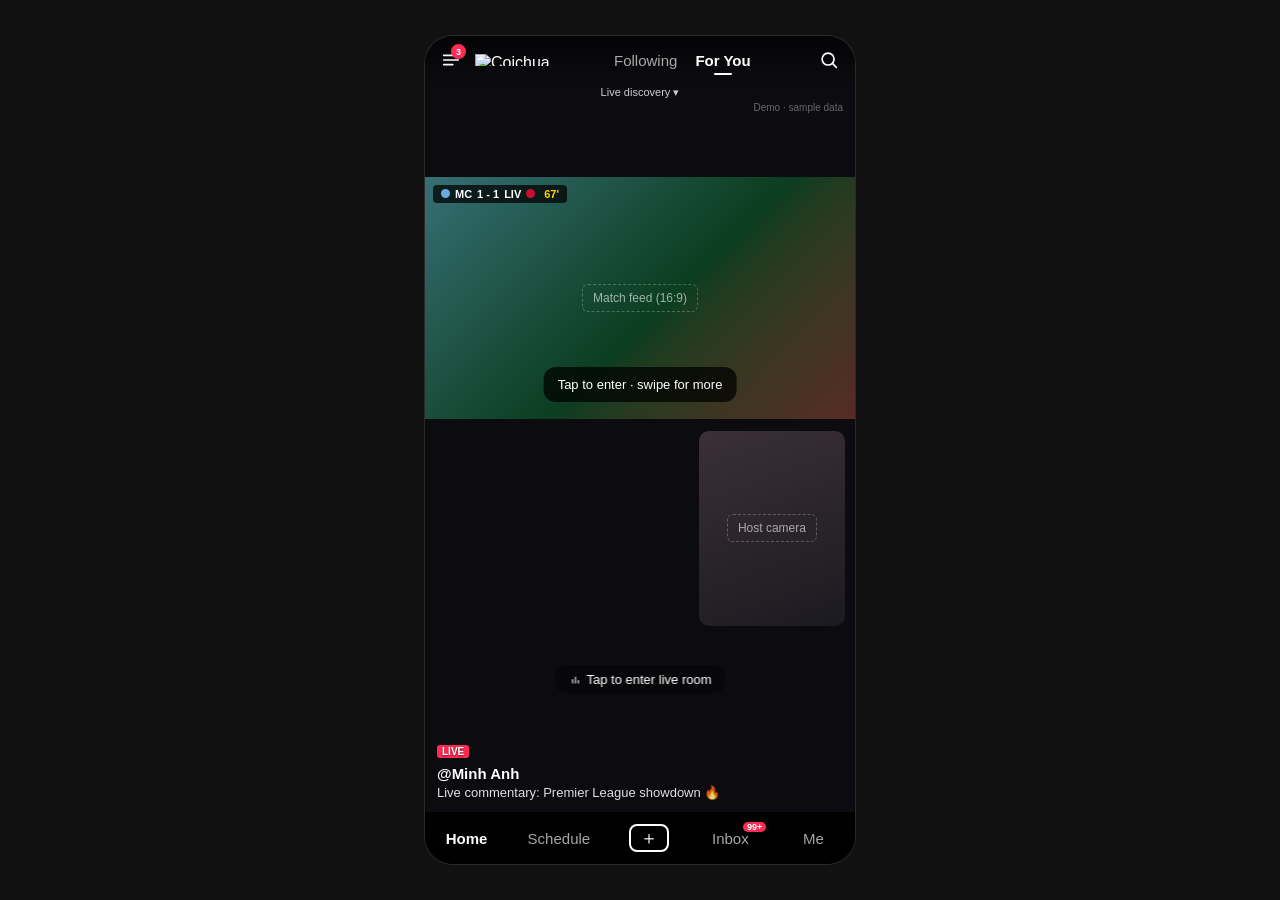
==== demo/index.html @ 89702c6d "Add demo page and demo README" ====
<!DOCTYPE html>
<html lang="en">
<head>
<meta charset="utf-8">
<meta name="viewport" content="width=device-width, initial-scale=1">
<title>Coichua – Live (demo)</title>
<link rel="stylesheet" href="css/style.css">
<link rel="stylesheet" href="css/match-sheet.css">
</head>
<body>
<div class="app" id="app">
  <header class="top">
    <button class="tb-menu" data-icon="menu" aria-label="Menu"><span class="dot">3</span></button>
    <img class="logo" src="img/logo.png" alt="Coichua">
    <nav class="tabs">
      <button data-i18n="following">Following</button>
      <button class="on" data-i18n="foryou">For You</button>
    </nav>
    <button class="tb-search" data-icon="search" aria-label="Search"></button>
  </header>
  <button class="discover-toggle" id="discoverToggle"><span data-i18n="discover">Live discovery</span> ▾</button>
  <div class="discover" id="discover">
    <div class="dc-hosts" id="dcHosts"></div>
    <div class="dc-chips" id="dcChips"></div>
  </div>
  <div class="proto" data-i18n="proto">Demo · sample data</div>

  <main class="feed" id="feed"></main>

  <div class="hint" id="hint" data-i18n="hint">Tap to enter · swipe for more</div>
  <div class="toast" id="toast"></div>

  <nav class="nav">
    <button class="on" data-i18n="nHome">Home</button>
    <button data-soon data-i18n="nSchedule">Schedule</button>
    <button data-soon class="plus" aria-label="Go live">＋</button>
    <button data-soon class="inbox"><span data-i18n="nInbox">Inbox</span><i class="badge99">99+</i></button>
    <button data-soon data-i18n="nMe">Me</button>
  </nav>
</div>

<script src="js/icons.js"></script>
<script src="js/i18n.js"></script>
<script src="js/mock-data.js"></script>
<script src="js/match-data.js"></script>
<script src="js/stage.js"></script>
<script src="js/match-sheet.js"></script>
<script src="js/app.js"></script>
</body>
</html>
---- demo/css/style.css ----
/* Coichua live room demo — copies Douyin's live room UI.
   Two states: preview (browsing the feed, not entered) and entered (inside a live room). */
:root{
  --bg:#000; --text:#fff; --muted:rgba(255,255,255,.65); --pink:#fe2c55; --chat-name:#a9c4ff; --notice:#8be3ff;
  --line:rgba(255,255,255,.1); --safe-b:env(safe-area-inset-bottom,0px); --nav-h:52px; --bar-h:54px;
}
*{box-sizing:border-box;margin:0;padding:0;-webkit-tap-highlight-color:transparent}
html,body{height:100%;background:#000;color:var(--text);
  font-family:-apple-system,BlinkMacSystemFont,"PingFang SC","Segoe UI","Noto Sans","Helvetica Neue",Arial,sans-serif}
body{display:flex;justify-content:center;align-items:stretch;overflow:hidden}
button{font:inherit;color:inherit;background:none;border:0;cursor:pointer}
.app{position:relative;width:100%;max-width:430px;height:100dvh;background:var(--bg);overflow:hidden}
@media (min-width:600px){ body{align-items:center;background:#111} .app{height:min(92dvh,900px);border-radius:28px;box-shadow:0 0 0 1px #2a2a2a} }

/* ---------- feed chrome: only while browsing (not entered), copies Douyin ---------- */
.top{position:absolute;inset:0 0 auto 0;height:48px;z-index:20;display:flex;align-items:center;gap:10px;padding:0 12px;
  background:linear-gradient(#0009,#0000);transition:opacity .2s}
.tb-menu,.tb-search{width:28px;height:28px;display:grid;place-items:center;position:relative;flex:none}
.tb-menu svg,.tb-search svg{width:22px;height:22px}
.tb-menu .dot{position:absolute;top:-2px;left:14px;min-width:15px;height:15px;border-radius:8px;background:var(--pink);font-size:9px;font-weight:700;
  display:grid;place-items:center;padding:0 3px}
.logo{height:12px;width:auto;flex:none}
.tabs{flex:1;display:flex;justify-content:center;gap:18px;font-size:15px;color:var(--muted);white-space:nowrap}
.tabs button.on{color:var(--text);font-weight:700;position:relative}
.tabs button.on::after{content:"";position:absolute;left:50%;bottom:-6px;width:18px;height:2px;margin-left:-9px;background:#fff;border-radius:1px}
.discover-toggle{position:absolute;top:50px;left:50%;transform:translateX(-50%);z-index:20;font-size:11px;color:#ffffffcc;transition:opacity .2s}
.discover{position:absolute;top:0;left:0;right:0;z-index:19;background:#0e0e12;padding:56px 0 10px;transform:translateY(-100%);transition:transform .25s ease}
.app.discover-open .discover{transform:none}
.app.discover-open .discover-toggle{top:auto;bottom:-999px}
.dc-hosts{display:flex;gap:14px;overflow-x:auto;padding:4px 12px 10px;scrollbar-width:none}
.dc-host{display:flex;flex-direction:column;align-items:center;width:58px;flex:none;position:relative}
.dc-host .ring{width:54px;height:54px;border-radius:50%;padding:2px;background:var(--pink);display:grid;place-items:center}
.dc-host .ring .av{width:48px;height:48px;font-size:14px;border:2px solid #0e0e12}
.dc-host .ring.plain{background:#ffffff1a;font-size:16px}
.dc-live{position:absolute;top:46px;background:var(--pink);font-size:8px;font-weight:700;border-radius:3px;padding:0 4px}
.dc-host small{font-size:10px;color:var(--muted);margin-top:8px;max-width:58px;overflow:hidden;text-overflow:ellipsis;white-space:nowrap}
.dc-chips{display:flex;justify-content:space-between;padding:0 12px}
.dc-chips button{font-size:12px;color:var(--muted);padding:4px 10px;border-radius:999px}
.dc-chips button.on{background:#ffffff26;color:#fff}

.nav{position:absolute;left:0;right:0;bottom:0;height:calc(var(--nav-h) + var(--safe-b));z-index:20;display:flex;justify-content:space-around;
  align-items:center;padding-bottom:var(--safe-b);background:#000;transition:opacity .2s;font-size:15px}
.nav button{color:var(--muted);position:relative;min-width:44px}
.nav button.on{color:var(--text);font-weight:700}
.nav .plus{width:40px;height:28px;border:2px solid #fff;border-radius:8px;color:#fff;font-size:18px;line-height:22px;min-width:0}
.badge99{position:absolute;top:-8px;right:-14px;background:var(--pink);color:#fff;font-style:normal;font-size:9px;font-weight:700;border-radius:8px;padding:0 4px}
.proto{position:absolute;top:66px;right:12px;z-index:18;font-size:10px;color:#ffffff60;transition:opacity .2s}
.app.entered .top,.app.entered .nav,.app.entered .proto,.app.entered .discover-toggle,.app.entered .discover{opacity:0;pointer-events:none}

/* ---------- feed ---------- */
.feed{position:absolute;inset:0;overflow-y:scroll;scroll-snap-type:y mandatory;scrollbar-width:none;overscroll-behavior:contain}
.feed::-webkit-scrollbar{display:none}
.room{position:relative;height:100%;scroll-snap-align:start;scroll-snap-stop:always;overflow:hidden}

/* ---------- 9:16 stream canvas (placeholder for the real player) ---------- */
.canvas{position:absolute;inset:0;background:#0c0c10}
.cv-match{position:absolute;left:0;right:0;aspect-ratio:16/9;overflow:hidden;
  background:linear-gradient(135deg,color-mix(in srgb,var(--c1) 45%,#0b3d1f),#0b3d1f 55%,color-mix(in srgb,var(--c2) 40%,#0b3d1f))}
.canvas.match-cam .cv-match{top:17%}
.canvas.match .cv-match{top:22%}
.cv-overlay{position:absolute;top:8px;left:8px;display:flex;align-items:center;gap:5px;background:#000b;border-radius:4px;padding:3px 8px;font-size:11px;font-weight:700}
.cv-overlay i{width:9px;height:9px;border-radius:50%}
.cv-overlay span{color:#ffd400;margin-left:4px}
.cv-cam{position:absolute;overflow:hidden;background:linear-gradient(160deg,#3a3036,#1b1a20)}
.canvas.match-cam .cv-cam{right:10px;top:calc(17% + 56.25vw + 12px);width:34%;aspect-ratio:3/4;border-radius:10px}
@media (min-width:430px){ .canvas.match-cam .cv-cam{top:calc(17% + 242px + 12px)} }
.cv-cam.big{inset:0}
.cv-label{position:absolute;left:50%;top:50%;transform:translate(-50%,-50%);font-size:12px;color:#ffffff99;border:1px dashed #ffffff40;
  border-radius:6px;padding:6px 10px;white-space:nowrap}

/* ---------- preview state (not entered): no chat, no viewer count, no actions ---------- */
.preview-ui{position:absolute;inset:0;z-index:5;pointer-events:none;transition:opacity .2s}
.preview-ui > *{pointer-events:auto}
.enter-pill{position:absolute;left:50%;top:76%;transform:translateX(-50%);display:flex;align-items:center;gap:4px;
  background:#00000059;backdrop-filter:blur(4px);border-radius:999px;padding:7px 14px;font-size:13px;white-space:nowrap}
.enter-pill svg{width:14px;height:14px}
.p-info{position:absolute;left:12px;right:80px;bottom:calc(var(--nav-h) + var(--safe-b) + 12px);text-shadow:0 1px 2px #0008}
.p-info .live-tag{display:inline-block;background:var(--pink);border-radius:3px;padding:1px 5px;font-size:10px;font-weight:600}
.p-info .p-host{font-size:15px;font-weight:700;margin-top:6px}
.p-info .p-title{font-size:13px;margin-top:3px;color:#ffffffe0;overflow:hidden;text-overflow:ellipsis;white-space:nowrap}
.app.entered .preview-ui{opacity:0;pointer-events:none}
.app.entered .preview-ui > *{pointer-events:none}

/* ---------- entered state ---------- */
.live-ui{position:absolute;inset:0;z-index:5;opacity:0;pointer-events:none;transition:opacity .2s}
.app.entered .live-ui{opacity:1;pointer-events:auto}
.live-ui .shade{position:absolute;inset:0;background:linear-gradient(#0007,#0000 18%,#0000 55%,#0008);pointer-events:none}

.lr-head{position:absolute;top:10px;left:8px;right:8px;display:flex;align-items:center;justify-content:space-between}
.host-pill{display:flex;align-items:center;gap:6px;background:#0000004d;border-radius:999px;padding:2px 3px 2px 2px}
.av{width:30px;height:30px;border-radius:50%;display:grid;place-items:center;font-size:11px;font-weight:700;flex:none}
.host-pill .meta{display:flex;flex-direction:column;line-height:1.2;max-width:110px}
.host-pill .meta b{font-size:12px;overflow:hidden;text-overflow:ellipsis;white-space:nowrap}
.host-pill .meta small{font-size:10px;color:var(--muted)}
.follow{background:var(--pink);border-radius:999px;padding:5px 11px;font-size:12px;font-weight:600}
.follow.done{background:#ffffff33}
.viewers{display:flex;align-items:center;gap:6px}
.viewers .stack{display:flex}
.viewers .stack .av{width:26px;height:26px;font-size:9px;margin-left:-8px;border:1.5px solid #000}
.viewers .count{font-size:12px;background:#0000004d;border-radius:999px;padding:3px 8px}
.exit{width:28px;height:28px;display:grid;place-items:center}
.exit svg{width:20px;height:20px}
.lr-sub{position:absolute;top:50px;left:12px;right:12px;display:flex;justify-content:space-between;font-size:11px;color:#ffffffd9}
.lr-sub span{background:#0000004d;border-radius:999px;padding:2px 8px;display:flex;align-items:center}
.lr-sub svg{width:12px;height:12px}

/* chat (Douyin: plain text with shadow, no bubbles; a cyan safety notice first) */
.chat{position:absolute;left:10px;right:90px;bottom:calc(var(--bar-h) + var(--safe-b) + 4px);height:36%;overflow:hidden;
  display:flex;flex-direction:column;justify-content:flex-end;gap:4px;
  -webkit-mask-image:linear-gradient(transparent,#000 22%);mask-image:linear-gradient(transparent,#000 22%)}
.msg{font-size:13px;line-height:1.4;text-shadow:0 1px 2px #000a;animation:up .25s ease}
.msg .lv{display:inline-block;font-size:9px;font-weight:700;background:#4c7cff;border-radius:6px;padding:0 5px;margin-right:4px;vertical-align:1px}
.msg b{color:var(--chat-name);font-weight:500;margin-right:4px}
.msg.notice{color:var(--notice);font-size:12px}
.msg.sys{color:#ffffffb3}
.msg.me b{color:#ffd400}
@keyframes up{from{transform:translateY(6px);opacity:0}}

/* bottom bar (Douyin): "Say something…" + icons */
.lr-bar{position:absolute;left:0;right:0;bottom:var(--safe-b);height:var(--bar-h);display:flex;align-items:center;gap:6px;padding:0 10px}
.composer{flex:1;min-width:0}
.composer input{width:100%;height:36px;background:#0000004d;border:0;border-radius:999px;color:#fff;padding:0 14px;font-size:14px;outline:none}
.composer input::placeholder{color:#ffffffb3}
.ib{width:36px;height:36px;display:grid;place-items:center;flex:none}
.ib svg{width:26px;height:26px}

/* likes floating up, hint, toast */
.heart{position:absolute;z-index:9;pointer-events:none;font-size:26px;color:var(--pink);animation:float 1.1s ease-out forwards}
@keyframes float{to{transform:translate(var(--dx),-160px) scale(1.4);opacity:0}}
.hint{position:absolute;left:50%;top:40%;transform:translateX(-50%);z-index:15;background:#000b;border-radius:12px;
  padding:10px 14px;font-size:13px;text-align:center;pointer-events:none;transition:opacity .4s;white-space:nowrap}
.toast{position:absolute;left:50%;top:50%;transform:translate(-50%,-50%);z-index:50;background:#000d;padding:10px 16px;
  border-radius:8px;font-size:13px;opacity:0;transition:opacity .25s;pointer-events:none}
.toast.show{opacity:1}
---- demo/css/match-sheet.css ----
/* Match data bottom sheet, opened from the chart icon inside a live room. */
.room.sheet-open .chat,.room.sheet-open .lr-bar{opacity:0;pointer-events:none}

.sheet{position:absolute;inset:0;z-index:30}
.sheet-backdrop{position:absolute;inset:0}
.sheet-panel{position:absolute;left:0;right:0;bottom:0;height:58%;
  background:#161616;border-radius:18px 18px 0 0;border-top:1px solid var(--line);display:flex;flex-direction:column;
  transform:translateY(100%);transition:transform .28s ease}
.sheet.show .sheet-panel{transform:none}
.sheet-handle{background:none;border:0;padding:8px 0 4px;cursor:pointer;display:flex;justify-content:center}
.sheet-handle i{width:40px;height:4px;border-radius:2px;background:#ffffff40}
.sheet-head{display:flex;justify-content:space-between;align-items:baseline;padding:2px 16px 8px;font-size:14px}
.sheet-head span{font-size:12px;color:var(--muted)}
.sheet-tabs{display:flex;gap:18px;padding:0 16px;border-bottom:1px solid var(--line);overflow-x:auto;scrollbar-width:none}
.sheet-tabs::-webkit-scrollbar{display:none}
.sheet-tabs button{background:none;border:0;color:var(--muted);font:inherit;font-size:14px;padding:10px 0;white-space:nowrap;cursor:pointer;
  border-bottom:2px solid transparent}
.sheet-tabs button.on{color:var(--text);font-weight:700;border-bottom-color:var(--pink)}
.sheet-body{flex:1;overflow-y:auto;padding:14px 16px 24px}

.stat{margin-bottom:14px}
.stat-row{display:flex;justify-content:space-between;font-size:13px;margin-bottom:6px}
.stat-row span{color:var(--muted)}
.stat-bar{display:flex;gap:4px;height:6px}
.stat-bar i{display:block;height:100%;border-radius:3px}

.pitch{position:relative;aspect-ratio:68/100;max-height:420px;margin:6px auto;background:
  repeating-linear-gradient(180deg,#1e6b35 0 10%,#22763b 10% 20%);border:2px solid #ffffff55;border-radius:6px}
.pitch .half{position:absolute;left:0;right:0;top:50%;border-top:2px solid #ffffff55}
.pitch .circle{position:absolute;left:50%;top:50%;width:26%;aspect-ratio:1;border:2px solid #ffffff55;border-radius:50%;transform:translate(-50%,-50%)}
.pitch .box{position:absolute;left:25%;right:25%;height:12%;border:2px solid #ffffff55}
.pitch .box.top{top:-2px;border-top:0}.pitch .box.bottom{bottom:-2px;border-bottom:0}
.player{position:absolute;width:26px;height:26px;margin:-13px 0 0 -13px;border-radius:50%;display:grid;place-items:center;
  font-size:11px;font-weight:800;color:#fff;border:2px solid #fff;text-shadow:0 1px 2px #0008;z-index:1}
.formations{text-align:center;font-size:12px;color:var(--muted)}

.match-row{display:grid;grid-template-columns:78px 1fr auto 1fr;gap:8px;align-items:center;padding:10px 0;border-bottom:1px solid var(--line);font-size:13px}
.match-row .date{color:var(--muted);font-size:11px}
.match-row .t{overflow:hidden;text-overflow:ellipsis;white-space:nowrap}
.match-row .home{text-align:right}

.form-team{display:flex;justify-content:space-between;align-items:center;padding:12px 0;border-bottom:1px solid var(--line);font-size:14px}
.res{display:inline-grid;place-items:center;width:26px;height:26px;border-radius:6px;margin-left:6px;font-style:normal;font-size:12px;font-weight:800}
.res.W{background:#1f9d55}.res.D{background:#6b7280}.res.L{background:#d93a3a}
.note{margin-top:12px;font-size:12px;color:var(--muted)}

.standings{width:100%;border-collapse:collapse;font-size:13px}
.standings th{color:var(--muted);font-weight:500;font-size:11px;text-align:center;padding:6px 2px;border-bottom:1px solid var(--line)}
.standings td{text-align:center;padding:9px 2px;border-bottom:1px solid #ffffff0d}
.standings .team-cell{text-align:left}
.standings tr.hl td{background:#ff2e6314}
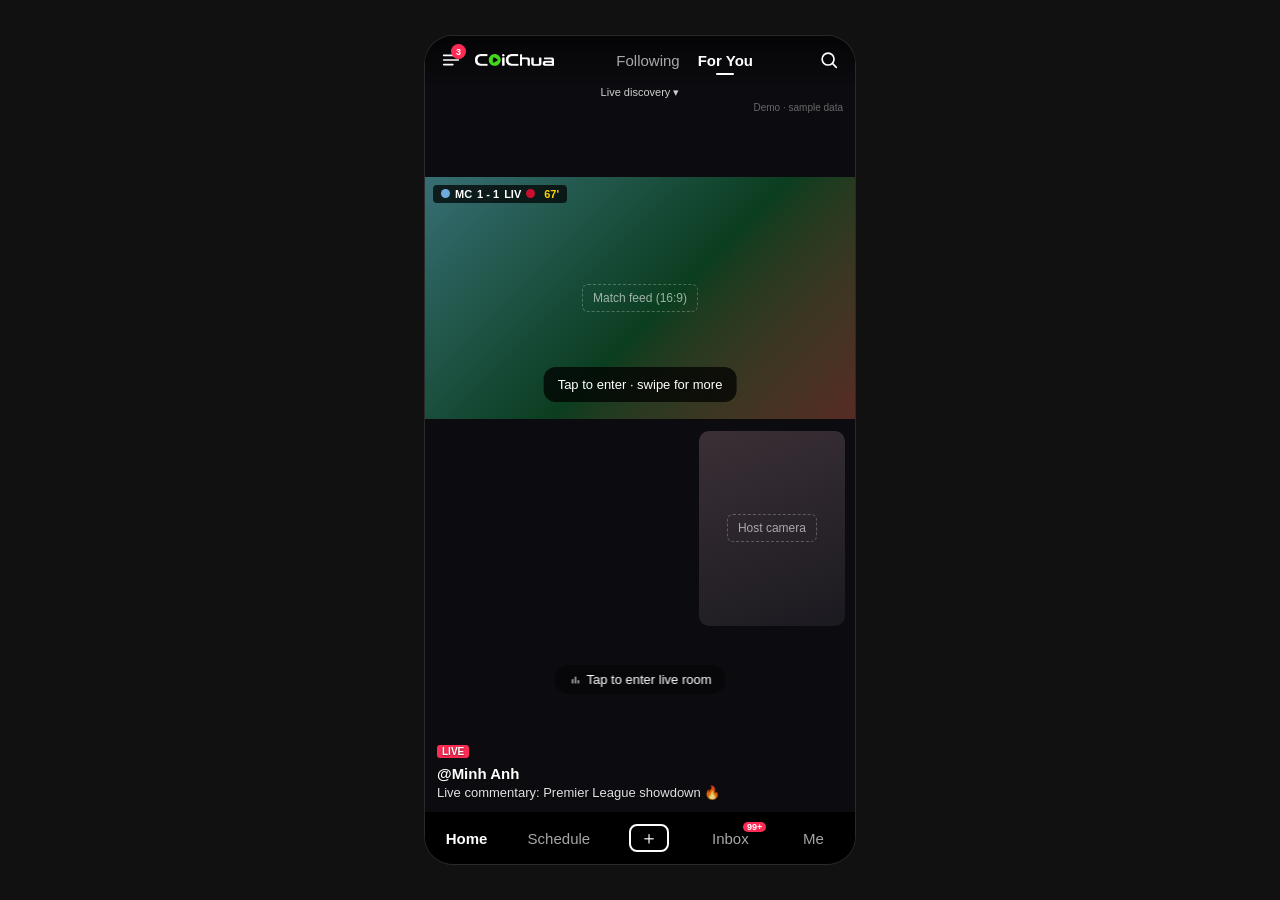
==== commit baaea5c0: "Demo: ask search engines not to index" ====
--- a/demo/index.html
+++ b/demo/index.html
@@ -3,6 +3,7 @@
 <head>
 <meta charset="utf-8">
 <meta name="viewport" content="width=device-width, initial-scale=1">
+<meta name="robots" content="noindex, nofollow">
 <title>Coichua – Live (demo)</title>
 <link rel="stylesheet" href="css/style.css">
 <link rel="stylesheet" href="css/match-sheet.css">
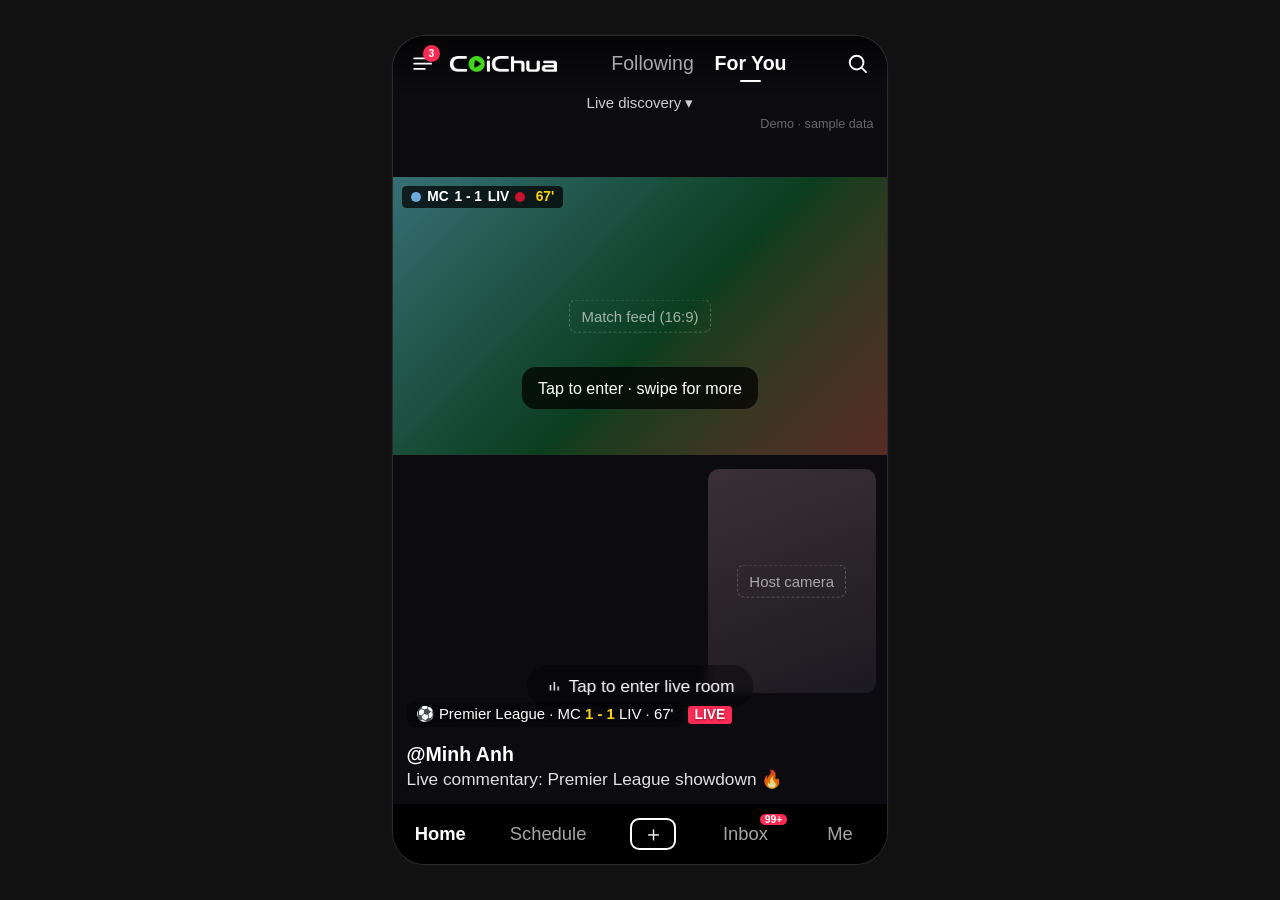
==== commit 1f47780d: "Demo v9: wire up pages, README" ====
--- a/demo/index.html
+++ b/demo/index.html
@@ -7,6 +7,8 @@
 <title>Coichua – Live (demo)</title>
 <link rel="stylesheet" href="css/style.css">
 <link rel="stylesheet" href="css/match-sheet.css">
+<link rel="stylesheet" href="css/pages.css">
+<link rel="stylesheet" href="css/auth.css">
 </head>
 <body>
 <div class="app" id="app">
@@ -14,8 +16,8 @@
     <button class="tb-menu" data-icon="menu" aria-label="Menu"><span class="dot">3</span></button>
     <img class="logo" src="img/logo.png" alt="Coichua">
     <nav class="tabs">
-      <button data-i18n="following">Following</button>
-      <button class="on" data-i18n="foryou">For You</button>
+      <button data-tab="following" data-i18n="following">Following</button>
+      <button class="on" data-tab="foryou" data-i18n="foryou">For You</button>
     </nav>
     <button class="tb-search" data-icon="search" aria-label="Search"></button>
   </header>
@@ -27,25 +29,32 @@
   <div class="proto" data-i18n="proto">Demo · sample data</div>
 
   <main class="feed" id="feed"></main>
+  <div class="feed-empty" id="feedEmpty" hidden></div>
+  <section class="page" id="page"></section>
 
   <div class="hint" id="hint" data-i18n="hint">Tap to enter · swipe for more</div>
   <div class="toast" id="toast"></div>
 
   <nav class="nav">
-    <button class="on" data-i18n="nHome">Home</button>
-    <button data-soon data-i18n="nSchedule">Schedule</button>
-    <button data-soon class="plus" aria-label="Go live">＋</button>
-    <button data-soon class="inbox"><span data-i18n="nInbox">Inbox</span><i class="badge99">99+</i></button>
-    <button data-soon data-i18n="nMe">Me</button>
+    <button class="on" data-route="" data-i18n="nHome">Home</button>
+    <button data-route="schedule" data-i18n="nSchedule">Schedule</button>
+    <button class="plus" aria-label="Go live">＋</button>
+    <button data-route="inbox" class="inbox"><span data-i18n="nInbox">Inbox</span><i class="badge99">99+</i></button>
+    <button data-route="me" data-i18n="nMe">Me</button>
   </nav>
 </div>
 
 <script src="js/icons.js"></script>
 <script src="js/i18n.js"></script>
+<script src="js/i18n-pages.js"></script>
 <script src="js/mock-data.js"></script>
+<script src="js/schedule-data.js"></script>
 <script src="js/match-data.js"></script>
 <script src="js/stage.js"></script>
 <script src="js/match-sheet.js"></script>
+<script src="js/auth.js"></script>
 <script src="js/app.js"></script>
+<script src="js/pages.js"></script>
+<script src="js/main.js"></script>
 </body>
 </html>
--- a/demo/css/style.css
+++ b/demo/css/style.css
@@ -11,6 +11,9 @@
 button{font:inherit;color:inherit;background:none;border:0;cursor:pointer}
 .app{position:relative;width:100%;max-width:430px;height:100dvh;background:var(--bg);overflow:hidden}
 @media (min-width:600px){ body{align-items:center;background:#111} .app{height:min(92dvh,900px);border-radius:28px;box-shadow:0 0 0 1px #2a2a2a} }
+/* on a computer, scale the whole phone frame up so text is readable (layout unchanged) */
+@media (min-width:600px) and (min-height:860px){ .app{zoom:1.15;height:calc(min(92dvh,900px) / 1.15)} }
+@media (min-width:600px) and (min-height:1000px){ .app{zoom:1.3;height:calc(min(92dvh,1100px) / 1.3)} }
 
 /* ---------- feed chrome: only while browsing (not entered), copies Douyin ---------- */
 .top{position:absolute;inset:0 0 auto 0;height:48px;z-index:20;display:flex;align-items:center;gap:10px;padding:0 12px;
@@ -19,11 +22,11 @@
 .tb-menu svg,.tb-search svg{width:22px;height:22px}
 .tb-menu .dot{position:absolute;top:-2px;left:14px;min-width:15px;height:15px;border-radius:8px;background:var(--pink);font-size:9px;font-weight:700;
   display:grid;place-items:center;padding:0 3px}
-.logo{height:12px;width:auto;flex:none}
-.tabs{flex:1;display:flex;justify-content:center;gap:18px;font-size:15px;color:var(--muted);white-space:nowrap}
+.logo{height:14px;width:auto;flex:none}
+.tabs{flex:1;display:flex;justify-content:center;gap:18px;font-size:17px;color:var(--muted);white-space:nowrap}
 .tabs button.on{color:var(--text);font-weight:700;position:relative}
 .tabs button.on::after{content:"";position:absolute;left:50%;bottom:-6px;width:18px;height:2px;margin-left:-9px;background:#fff;border-radius:1px}
-.discover-toggle{position:absolute;top:50px;left:50%;transform:translateX(-50%);z-index:20;font-size:11px;color:#ffffffcc;transition:opacity .2s}
+.discover-toggle{position:absolute;top:50px;left:50%;transform:translateX(-50%);z-index:20;font-size:13px;color:#ffffffcc;transition:opacity .2s}
 .discover{position:absolute;top:0;left:0;right:0;z-index:19;background:#0e0e12;padding:56px 0 10px;transform:translateY(-100%);transition:transform .25s ease}
 .app.discover-open .discover{transform:none}
 .app.discover-open .discover-toggle{top:auto;bottom:-999px}
@@ -33,18 +36,18 @@
 .dc-host .ring .av{width:48px;height:48px;font-size:14px;border:2px solid #0e0e12}
 .dc-host .ring.plain{background:#ffffff1a;font-size:16px}
 .dc-live{position:absolute;top:46px;background:var(--pink);font-size:8px;font-weight:700;border-radius:3px;padding:0 4px}
-.dc-host small{font-size:10px;color:var(--muted);margin-top:8px;max-width:58px;overflow:hidden;text-overflow:ellipsis;white-space:nowrap}
+.dc-host small{font-size:11px;color:var(--muted);margin-top:8px;max-width:58px;overflow:hidden;text-overflow:ellipsis;white-space:nowrap}
 .dc-chips{display:flex;justify-content:space-between;padding:0 12px}
-.dc-chips button{font-size:12px;color:var(--muted);padding:4px 10px;border-radius:999px}
+.dc-chips button{font-size:13px;color:var(--muted);padding:4px 10px;border-radius:999px}
 .dc-chips button.on{background:#ffffff26;color:#fff}
 
 .nav{position:absolute;left:0;right:0;bottom:0;height:calc(var(--nav-h) + var(--safe-b));z-index:20;display:flex;justify-content:space-around;
-  align-items:center;padding-bottom:var(--safe-b);background:#000;transition:opacity .2s;font-size:15px}
+  align-items:center;padding-bottom:var(--safe-b);background:#000;transition:opacity .2s;font-size:16px}
 .nav button{color:var(--muted);position:relative;min-width:44px}
 .nav button.on{color:var(--text);font-weight:700}
 .nav .plus{width:40px;height:28px;border:2px solid #fff;border-radius:8px;color:#fff;font-size:18px;line-height:22px;min-width:0}
 .badge99{position:absolute;top:-8px;right:-14px;background:var(--pink);color:#fff;font-style:normal;font-size:9px;font-weight:700;border-radius:8px;padding:0 4px}
-.proto{position:absolute;top:66px;right:12px;z-index:18;font-size:10px;color:#ffffff60;transition:opacity .2s}
+.proto{position:absolute;top:70px;right:12px;z-index:18;font-size:11px;color:#ffffff60;transition:opacity .2s}
 .app.entered .top,.app.entered .nav,.app.entered .proto,.app.entered .discover-toggle,.app.entered .discover{opacity:0;pointer-events:none}
 
 /* ---------- feed ---------- */
@@ -58,7 +61,7 @@
   background:linear-gradient(135deg,color-mix(in srgb,var(--c1) 45%,#0b3d1f),#0b3d1f 55%,color-mix(in srgb,var(--c2) 40%,#0b3d1f))}
 .canvas.match-cam .cv-match{top:17%}
 .canvas.match .cv-match{top:22%}
-.cv-overlay{position:absolute;top:8px;left:8px;display:flex;align-items:center;gap:5px;background:#000b;border-radius:4px;padding:3px 8px;font-size:11px;font-weight:700}
+.cv-overlay{position:absolute;top:8px;left:8px;display:flex;align-items:center;gap:5px;background:#000b;border-radius:4px;padding:3px 8px;font-size:12px;font-weight:700}
 .cv-overlay i{width:9px;height:9px;border-radius:50%}
 .cv-overlay span{color:#ffd400;margin-left:4px}
 .cv-cam{position:absolute;overflow:hidden;background:linear-gradient(160deg,#3a3036,#1b1a20)}
@@ -66,18 +69,18 @@
 @media (min-width:430px){ .canvas.match-cam .cv-cam{top:calc(17% + 242px + 12px)} }
 .cv-cam.big{inset:0}
 .cv-label{position:absolute;left:50%;top:50%;transform:translate(-50%,-50%);font-size:12px;color:#ffffff99;border:1px dashed #ffffff40;
-  border-radius:6px;padding:6px 10px;white-space:nowrap}
+  border-radius:6px;padding:6px 10px;white-space:nowrap;font-size:13px}
 
 /* ---------- preview state (not entered): no chat, no viewer count, no actions ---------- */
 .preview-ui{position:absolute;inset:0;z-index:5;pointer-events:none;transition:opacity .2s}
 .preview-ui > *{pointer-events:auto}
 .enter-pill{position:absolute;left:50%;top:76%;transform:translateX(-50%);display:flex;align-items:center;gap:4px;
-  background:#00000059;backdrop-filter:blur(4px);border-radius:999px;padding:7px 14px;font-size:13px;white-space:nowrap}
-.enter-pill svg{width:14px;height:14px}
+  background:#00000059;backdrop-filter:blur(4px);border-radius:999px;padding:9px 16px;font-size:15px;white-space:nowrap}
+.enter-pill svg{width:16px;height:16px}
 .p-info{position:absolute;left:12px;right:80px;bottom:calc(var(--nav-h) + var(--safe-b) + 12px);text-shadow:0 1px 2px #0008}
-.p-info .live-tag{display:inline-block;background:var(--pink);border-radius:3px;padding:1px 5px;font-size:10px;font-weight:600}
-.p-info .p-host{font-size:15px;font-weight:700;margin-top:6px}
-.p-info .p-title{font-size:13px;margin-top:3px;color:#ffffffe0;overflow:hidden;text-overflow:ellipsis;white-space:nowrap}
+.p-info .live-tag{display:inline-block;background:var(--pink);border-radius:3px;padding:1px 6px;font-size:12px;font-weight:600}
+.p-info .p-host{font-size:17px;font-weight:700;margin-top:6px}
+.p-info .p-title{font-size:15px;margin-top:3px;color:#ffffffe0;overflow:hidden;text-overflow:ellipsis;white-space:nowrap}
 .app.entered .preview-ui{opacity:0;pointer-events:none}
 .app.entered .preview-ui > *{pointer-events:none}
 
@@ -88,19 +91,19 @@
 
 .lr-head{position:absolute;top:10px;left:8px;right:8px;display:flex;align-items:center;justify-content:space-between}
 .host-pill{display:flex;align-items:center;gap:6px;background:#0000004d;border-radius:999px;padding:2px 3px 2px 2px}
-.av{width:30px;height:30px;border-radius:50%;display:grid;place-items:center;font-size:11px;font-weight:700;flex:none}
+.av{width:34px;height:34px;border-radius:50%;display:grid;place-items:center;font-size:12px;font-weight:700;flex:none}
 .host-pill .meta{display:flex;flex-direction:column;line-height:1.2;max-width:110px}
-.host-pill .meta b{font-size:12px;overflow:hidden;text-overflow:ellipsis;white-space:nowrap}
-.host-pill .meta small{font-size:10px;color:var(--muted)}
-.follow{background:var(--pink);border-radius:999px;padding:5px 11px;font-size:12px;font-weight:600}
+.host-pill .meta b{font-size:14px;overflow:hidden;text-overflow:ellipsis;white-space:nowrap}
+.host-pill .meta small{font-size:11px;color:var(--muted)}
+.follow{background:var(--pink);border-radius:999px;padding:6px 12px;font-size:13px;font-weight:600}
 .follow.done{background:#ffffff33}
 .viewers{display:flex;align-items:center;gap:6px}
 .viewers .stack{display:flex}
 .viewers .stack .av{width:26px;height:26px;font-size:9px;margin-left:-8px;border:1.5px solid #000}
-.viewers .count{font-size:12px;background:#0000004d;border-radius:999px;padding:3px 8px}
+.viewers .count{font-size:13px;background:#0000004d;border-radius:999px;padding:3px 8px}
 .exit{width:28px;height:28px;display:grid;place-items:center}
 .exit svg{width:20px;height:20px}
-.lr-sub{position:absolute;top:50px;left:12px;right:12px;display:flex;justify-content:space-between;font-size:11px;color:#ffffffd9}
+.lr-sub{position:absolute;top:54px;left:12px;right:12px;display:flex;justify-content:space-between;font-size:12px;color:#ffffffd9}
 .lr-sub span{background:#0000004d;border-radius:999px;padding:2px 8px;display:flex;align-items:center}
 .lr-sub svg{width:12px;height:12px}
 
@@ -108,10 +111,10 @@
 .chat{position:absolute;left:10px;right:90px;bottom:calc(var(--bar-h) + var(--safe-b) + 4px);height:36%;overflow:hidden;
   display:flex;flex-direction:column;justify-content:flex-end;gap:4px;
   -webkit-mask-image:linear-gradient(transparent,#000 22%);mask-image:linear-gradient(transparent,#000 22%)}
-.msg{font-size:13px;line-height:1.4;text-shadow:0 1px 2px #000a;animation:up .25s ease}
-.msg .lv{display:inline-block;font-size:9px;font-weight:700;background:#4c7cff;border-radius:6px;padding:0 5px;margin-right:4px;vertical-align:1px}
+.msg{font-size:15px;line-height:1.4;text-shadow:0 1px 2px #000a;animation:up .25s ease}
+.msg .lv{display:inline-block;font-size:10px;font-weight:700;background:#4c7cff;border-radius:6px;padding:0 5px;margin-right:4px;vertical-align:1px}
 .msg b{color:var(--chat-name);font-weight:500;margin-right:4px}
-.msg.notice{color:var(--notice);font-size:12px}
+.msg.notice{color:var(--notice);font-size:13px}
 .msg.sys{color:#ffffffb3}
 .msg.me b{color:#ffd400}
 @keyframes up{from{transform:translateY(6px);opacity:0}}
@@ -119,7 +122,7 @@
 /* bottom bar (Douyin): "Say something…" + icons */
 .lr-bar{position:absolute;left:0;right:0;bottom:var(--safe-b);height:var(--bar-h);display:flex;align-items:center;gap:6px;padding:0 10px}
 .composer{flex:1;min-width:0}
-.composer input{width:100%;height:36px;background:#0000004d;border:0;border-radius:999px;color:#fff;padding:0 14px;font-size:14px;outline:none}
+.composer input{width:100%;height:36px;background:#0000004d;border:0;border-radius:999px;color:#fff;padding:0 14px;font-size:15px;outline:none}
 .composer input::placeholder{color:#ffffffb3}
 .ib{width:36px;height:36px;display:grid;place-items:center;flex:none}
 .ib svg{width:26px;height:26px}
@@ -128,7 +131,29 @@
 .heart{position:absolute;z-index:9;pointer-events:none;font-size:26px;color:var(--pink);animation:float 1.1s ease-out forwards}
 @keyframes float{to{transform:translate(var(--dx),-160px) scale(1.4);opacity:0}}
 .hint{position:absolute;left:50%;top:40%;transform:translateX(-50%);z-index:15;background:#000b;border-radius:12px;
-  padding:10px 14px;font-size:13px;text-align:center;pointer-events:none;transition:opacity .4s;white-space:nowrap}
+  padding:10px 14px;font-size:14px;text-align:center;pointer-events:none;transition:opacity .4s;white-space:nowrap}
 .toast{position:absolute;left:50%;top:50%;transform:translate(-50%,-50%);z-index:50;background:#000d;padding:10px 16px;
-  border-radius:8px;font-size:13px;opacity:0;transition:opacity .25s;pointer-events:none}
+  border-radius:8px;font-size:14px;opacity:0;transition:opacity .25s;pointer-events:none}
 .toast.show{opacity:1}
+
+/* ---------- v9: match info inside rooms ---------- */
+.p-info .p-match{display:inline-block;font-size:13px;background:#00000066;border-radius:6px;padding:3px 8px;margin-bottom:8px;color:#fff}
+.p-info .p-match b{color:#ffd400}
+.score-bar{position:absolute;top:84px;left:50%;transform:translateX(-50%);display:flex;align-items:center;gap:6px;white-space:nowrap;
+  background:#0000008c;backdrop-filter:blur(4px);border-radius:999px;padding:5px 8px 5px 12px;font-size:14px;font-weight:600}
+.score-bar i{width:9px;height:9px;border-radius:50%}
+.score-bar b{color:#ffd400;margin:0 2px}
+.score-bar .mn{font-size:12px;color:#ffffffb3;font-weight:400;margin-left:2px}
+.score-bar svg{width:14px;height:14px;opacity:.7}
+.msg.event{align-self:flex-start;background:#ffd40026;border-left:3px solid #ffd400;border-radius:4px;padding:3px 8px;font-weight:600}
+.msg.event .ev-min{color:#ffd400;margin-right:2px}
+.msg.event .ev-sc{color:#ffffffb3;font-weight:400;margin-left:6px}
+
+/* ---------- v9: Following tab empty state, pages over the feed ---------- */
+.feed-empty{position:absolute;inset:48px 0 var(--nav-h) 0;z-index:6;background:#000;display:flex;align-items:center;justify-content:center}
+.feed-empty[hidden]{display:none}
+.page{position:absolute;inset:0 0 calc(var(--nav-h) + var(--safe-b)) 0;z-index:16;background:#000;overflow-y:auto;display:none;scrollbar-width:none}
+.page::-webkit-scrollbar{display:none}
+.app.on-page .page{display:block}
+.app.on-page .top,.app.on-page .discover-toggle,.app.on-page .proto,.app.on-page .discover,.app.on-page .feed-empty{display:none}
+.nav{z-index:21}
--- a/demo/css/pages.css
+++ b/demo/css/pages.css
@@ -0,0 +1,64 @@
+/* Pages from the bottom menu: Schedule, Inbox, Me. Dark, Douyin-like lists. */
+.pg-head{position:sticky;top:0;z-index:2;background:#000;padding:14px 16px 8px}
+.pg-head h1{font-size:20px}
+.pg-body{padding:4px 12px 24px}
+.empty{color:var(--muted);text-align:center;padding:40px 16px;font-size:15px;line-height:1.5}
+
+/* schedule: date strip + sport chips */
+.days{display:flex;gap:6px;padding:4px 12px 8px;overflow-x:auto;scrollbar-width:none;position:sticky;top:50px;background:#000;z-index:2}
+.days button{flex:1;min-width:64px;display:flex;flex-direction:column;align-items:center;gap:2px;padding:7px 2px;border-radius:10px;background:#ffffff12;font-size:13px;white-space:nowrap;color:var(--muted)}
+.days button small{font-size:11px}
+.days button.on{background:#fff;color:#000}
+.chips{display:flex;gap:8px;padding:4px 12px 6px;overflow-x:auto;scrollbar-width:none}
+.chips button{font-size:14px;color:var(--muted);padding:5px 12px;border-radius:999px;background:#ffffff12;white-space:nowrap}
+.chips button.on{background:var(--pink);color:#fff}
+.league{font-size:13px;color:var(--muted);font-weight:600;margin:14px 4px 6px}
+
+/* match card */
+.mc{display:flex;align-items:center;gap:10px;background:#141414;border-radius:12px;padding:10px 12px;margin-bottom:8px;cursor:pointer}
+.mc-time{width:52px;flex:none;display:flex;flex-direction:column;align-items:flex-start;gap:3px;font-size:14px;font-weight:600}
+.mc-time small{font-size:12px;color:var(--muted);font-weight:400}
+.mc-live{background:var(--pink);border-radius:3px;font-size:11px;font-weight:700;padding:1px 5px}
+.mc-teams{flex:1;min-width:0;display:flex;flex-direction:column;gap:6px}
+.mc-team{display:flex;align-items:center;gap:8px;font-size:15px;color:#ffffffd9}
+.mc-team i{width:24px;height:24px;border-radius:50%;flex:none;font-style:normal;font-size:8px;font-weight:800;color:#000;display:grid;place-items:center}
+.mc-team span{flex:1;overflow:hidden;text-overflow:ellipsis;white-space:nowrap}
+.mc-team b{min-width:24px;text-align:right;font-size:16px}
+.mc-team.win{color:#fff;font-weight:600}
+.mc-act{flex:none}
+.mc-watch{display:flex;align-items:center;gap:6px;background:var(--pink);border-radius:999px;padding:6px 12px 6px 6px;font-size:13px;font-weight:600}
+.mc-watch .stack{display:flex}
+.mc-watch .av{width:22px;height:22px;font-size:8px;border:1.5px solid var(--pink)}
+.mc-remind{border:1px solid #ffffff40;border-radius:999px;padding:6px 10px;font-size:13px}
+.mc-remind.on{border-color:#ffd400;color:#ffd400}
+
+/* inbox */
+.ib-row{display:flex;align-items:center;gap:12px;padding:12px 4px;border-bottom:1px solid var(--line)}
+.ib-row .av{width:44px;height:44px;font-size:14px}
+.ib-row .av.sys{background:#2a2a2a}
+.ib-row div{flex:1;min-width:0}
+.ib-row b{font-size:15px}
+.ib-row p{font-size:13px;color:var(--muted);margin-top:2px;overflow:hidden;text-overflow:ellipsis;white-space:nowrap}
+.ib-row small{font-size:12px;color:var(--muted);align-self:flex-start}
+
+/* me + guest box */
+.me{padding-top:24px}
+.av.big{width:64px;height:64px;font-size:24px}
+.av.guest{background:#2a2a2a;color:#ffffffb3}
+.av.guest svg{width:32px;height:32px}
+.me-top{display:flex;align-items:center;gap:14px;padding:0 4px 16px}
+.me-top b{font-size:19px;display:block}
+.me-top small{font-size:13px;color:var(--muted)}
+.me-stats{display:flex;gap:32px;padding:0 4px 16px}
+.me-stats b{font-size:18px;display:block}
+.me-stats small{font-size:13px;color:var(--muted)}
+.me-list{background:#141414;border-radius:12px;margin-top:8px;overflow:hidden}
+.me-list button{width:100%;display:flex;align-items:center;gap:8px;padding:14px;font-size:15px;border-bottom:1px solid var(--line);text-align:left}
+.me-list button:last-child{border-bottom:0}
+.me-list button span{flex:1}
+.me-list small{color:var(--muted);font-size:13px}
+.me-list svg{width:16px;height:16px;opacity:.5}
+.me-logout{width:100%;margin-top:16px;padding:13px;border-radius:12px;background:#141414;color:#ff6b81;font-size:15px}
+.guest-box{display:flex;flex-direction:column;align-items:center;gap:14px;text-align:center;padding:60px 32px}
+.guest-box p{color:var(--muted);font-size:15px;line-height:1.5}
+.guest-box .auth-btn{width:auto;padding:12px 32px}
--- a/demo/css/auth.css
+++ b/demo/css/auth.css
@@ -0,0 +1,27 @@
+/* Login / sign-up bottom sheet. */
+.auth{position:absolute;inset:0;z-index:60}
+.auth-backdrop{position:absolute;inset:0;background:#0009;opacity:0;transition:opacity .2s}
+.auth.show .auth-backdrop{opacity:1}
+.auth-panel{position:absolute;left:0;right:0;bottom:0;background:#fff;color:#161823;border-radius:18px 18px 0 0;
+  padding:22px 22px calc(26px + var(--safe-b));transform:translateY(100%);transition:transform .28s ease;max-height:92%;overflow-y:auto}
+.auth.show .auth-panel{transform:none}
+.auth-x{position:absolute;top:12px;right:12px;width:32px;height:32px;display:grid;place-items:center;color:#161823}
+.auth-x svg{width:20px;height:20px}
+.auth-logo{height:20px;display:block;margin:4px auto 14px;filter:brightness(0)}
+.auth h2{font-size:21px;text-align:center}
+.auth-sub{font-size:14px;color:#16182399;text-align:center;margin:6px 0 18px;line-height:1.4}
+.auth-form{display:flex;flex-direction:column;gap:12px}
+.phone-row{display:flex;align-items:center;background:#f1f1f2;border-radius:10px;height:50px;padding:0 14px;gap:10px}
+.phone-row .cc{font-size:15px;font-weight:600;padding-right:10px;border-right:1px solid #16182326}
+.auth input{border:0;outline:0;background:none;font:inherit;font-size:16px;color:#161823;flex:1;min-width:0}
+.auth input.code,.auth input.nick{background:#f1f1f2;border-radius:10px;height:50px;padding:0 14px}
+.auth input.code{text-align:center;letter-spacing:12px;font-size:24px;font-weight:700}
+.agree{display:flex;gap:8px;align-items:flex-start;font-size:13px;color:#16182399;line-height:1.4}
+.agree input{flex:none;width:16px;height:16px;margin-top:1px;accent-color:var(--pink)}
+.auth-btn{width:100%;height:48px;border-radius:8px;background:var(--pink);color:#fff;font-size:16px;font-weight:600}
+.demo-code{font-size:13px;color:#fe2c55;text-align:center}
+.auth-or{display:flex;align-items:center;gap:10px;margin:18px 0 12px;font-size:12px;color:#16182380}
+.auth-or::before,.auth-or::after{content:"";flex:1;height:1px;background:#1618231f}
+.auth-alt{width:100%;height:46px;border:1px solid #1618231f;border-radius:8px;font-size:15px;font-weight:600;color:#161823}
+.auth-link{display:block;margin:14px auto 0;font-size:14px;color:#161823b3}
+.auth-link:disabled{opacity:.5}
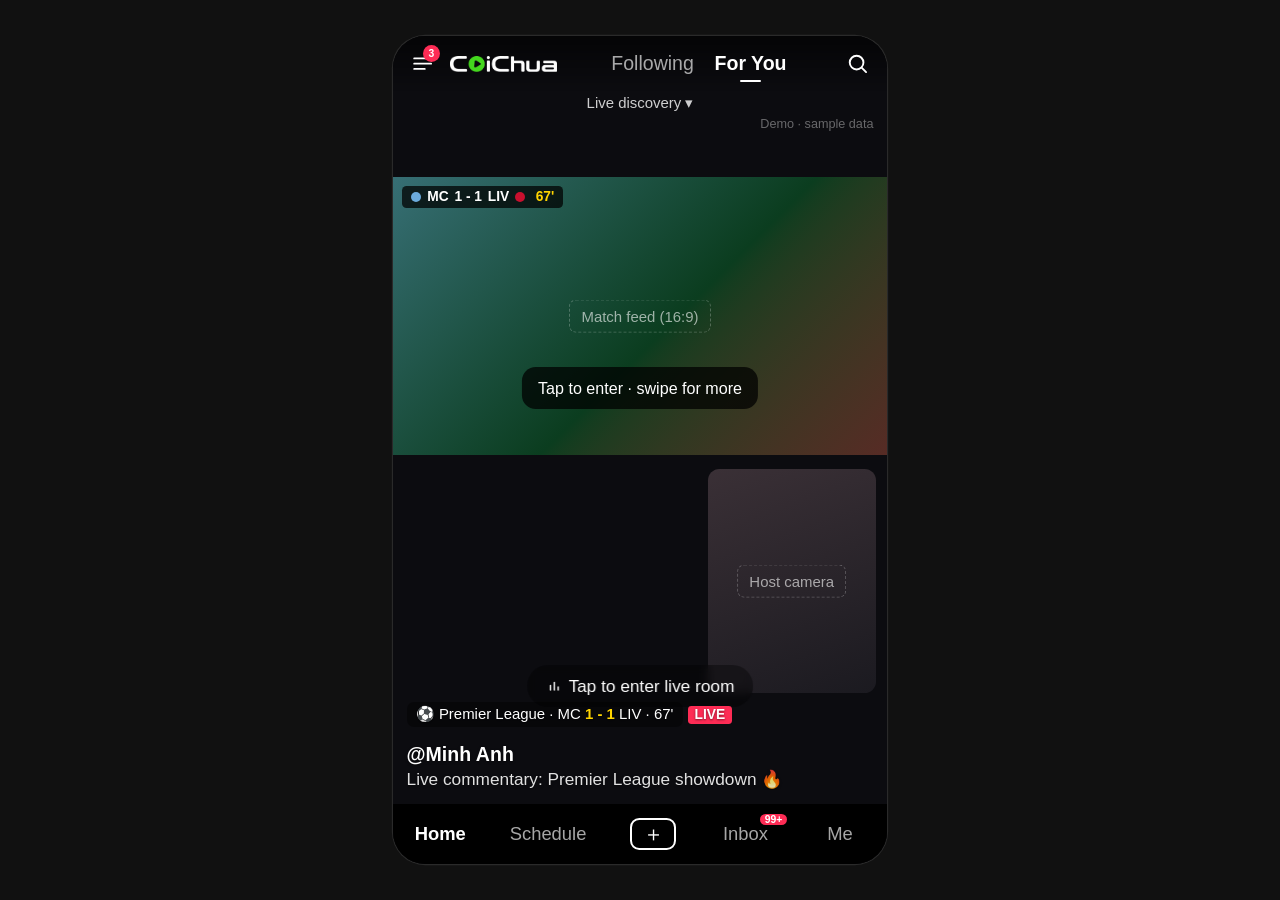
==== commit e5fbba07: "Demo v10: load menu and search scripts, README" ====
--- a/demo/index.html
+++ b/demo/index.html
@@ -55,6 +55,8 @@
 <script src="js/auth.js"></script>
 <script src="js/app.js"></script>
 <script src="js/pages.js"></script>
+<script src="js/drawer.js"></script>
+<script src="js/search.js"></script>
 <script src="js/main.js"></script>
 </body>
 </html>
--- a/demo/css/pages.css
+++ b/demo/css/pages.css
@@ -62,3 +62,90 @@
 .guest-box{display:flex;flex-direction:column;align-items:center;gap:14px;text-align:center;padding:60px 32px}
 .guest-box p{color:var(--muted);font-size:15px;line-height:1.5}
 .guest-box .auth-btn{width:auto;padding:12px 32px}
+
+/* ---------- v10: Me profile (Douyin style) ---------- */
+.me{padding:0}
+.me-cover{height:96px;background:#1f2a44;display:flex;justify-content:flex-end;gap:6px;padding:10px 10px 0}
+.me-ic{width:34px;height:34px;border-radius:50%;background:#00000059;display:grid;place-items:center}
+.me-ic svg{width:18px;height:18px}
+.me-head{padding:0 16px 14px;margin-top:-34px;display:flex;flex-direction:column;align-items:flex-start;gap:4px}
+.me-head .av.big{width:76px;height:76px;font-size:28px;border:3px solid #000}
+.me-head h2{font-size:20px;margin-top:6px}
+.me-head > small{font-size:13px;color:var(--muted)}
+.me-head .me-stats{display:flex;gap:24px;padding:10px 0 6px}
+.me-head .me-stats b{font-size:17px;display:inline;margin-right:4px}
+.me-head .me-stats small{font-size:13px;color:var(--muted)}
+.me-head .me-stats div{display:flex;align-items:baseline}
+.me-btns{display:flex;gap:8px;width:100%;margin-top:4px}
+.me-btns button{flex:1;background:#ffffff1f;border-radius:6px;padding:9px;font-size:14px}
+.me-head .auth-btn{margin-top:6px}
+.me-sec{font-size:14px;color:var(--muted);font-weight:600;margin:10px 16px 8px;display:flex;align-items:center;gap:8px}
+.host-tag{background:var(--pink);color:#fff;border-radius:4px;font-size:11px;padding:1px 6px}
+.me-grid{display:grid;grid-template-columns:repeat(4,1fr);gap:4px;margin:0 12px;background:#141414;border-radius:12px;padding:10px 4px}
+.me-grid button{display:flex;flex-direction:column;align-items:center;gap:6px;padding:8px 2px}
+.me-grid span{font-size:22px}
+.me-grid small{font-size:12px;color:#ffffffd9;text-align:center;line-height:1.25}
+.demo-switch{display:block;margin:12px auto 4px;font-size:12px;color:#ffd400;border:1px dashed #ffd40080;border-radius:999px;padding:5px 12px}
+.me-tabs{display:flex;border-bottom:1px solid var(--line);margin-top:10px;position:sticky;top:0;background:#000;z-index:2}
+.me-tabs button{flex:1;padding:12px 0;font-size:15px;color:var(--muted);border-bottom:2px solid transparent}
+.me-tabs button.on{color:#fff;font-weight:700;border-bottom-color:#fff}
+.me-body{padding:8px 12px 24px}
+.host-row{width:100%;display:flex;align-items:center;gap:12px;padding:10px 4px;border-bottom:1px solid var(--line);text-align:left}
+.host-row .av{width:44px;height:44px;font-size:14px}
+.host-row div{flex:1;min-width:0}
+.host-row b{font-size:15px;display:block}
+.host-row small{font-size:13px;color:var(--muted);display:block;overflow:hidden;text-overflow:ellipsis;white-space:nowrap}
+
+/* ---------- v10: side drawer (☰) ---------- */
+.drawer{position:absolute;inset:0;z-index:45;pointer-events:none}
+.drawer-backdrop{position:absolute;inset:0;background:#0009;opacity:0;transition:opacity .2s}
+.drawer-panel{position:absolute;top:0;bottom:0;left:0;width:82%;max-width:340px;background:#121212;overflow-y:auto;padding:18px 14px 24px;
+  transform:translateX(-100%);transition:transform .25s ease}
+.drawer.show{pointer-events:auto}
+.drawer.show .drawer-backdrop{opacity:1}
+.drawer.show .drawer-panel{transform:none}
+.dr-user{width:100%;display:flex;align-items:center;gap:12px;padding:6px 2px 14px;text-align:left}
+.dr-user .av{width:48px;height:48px;font-size:18px}
+.dr-user div{flex:1}
+.dr-user b{font-size:17px;display:block}
+.dr-user small{font-size:13px;color:var(--muted)}
+.dr-user svg,.dr-item svg{width:16px;height:16px;opacity:.5}
+.dr-guest{display:flex;flex-direction:column;align-items:center;gap:10px;text-align:center;padding:8px 6px 16px}
+.dr-guest .av{width:56px;height:56px}
+.dr-guest .av svg{width:28px;height:28px}
+.dr-guest p{font-size:14px;color:var(--muted);line-height:1.4}
+.drawer h4{font-size:13px;color:var(--muted);font-weight:600;margin:4px 2px 8px}
+.dr-hosts{display:flex;gap:12px;overflow-x:auto;padding-bottom:12px;scrollbar-width:none}
+.dr-hosts button{display:flex;flex-direction:column;align-items:center;gap:6px;width:56px;flex:none}
+.dr-hosts .ring{width:52px;height:52px;border-radius:50%;padding:2px;background:var(--pink);display:grid;place-items:center}
+.dr-hosts .ring .av{width:46px;height:46px;font-size:13px;border:2px solid #121212}
+.dr-hosts small{font-size:11px;color:var(--muted);max-width:56px;overflow:hidden;text-overflow:ellipsis;white-space:nowrap}
+.dr-group{background:#1c1c1c;border-radius:12px;margin-bottom:12px;overflow:hidden}
+.dr-item{width:100%;display:flex;align-items:center;gap:8px;padding:14px;font-size:15px;border-bottom:1px solid var(--line);text-align:left}
+.dr-item:last-child{border-bottom:0}
+.dr-item span{flex:1}
+.dr-item small{color:var(--muted);font-size:13px}
+.dr-badge{font-style:normal;background:var(--pink);border-radius:999px;font-size:11px;font-weight:700;padding:1px 7px}
+.dr-ver{text-align:center;font-size:11px;color:#ffffff59;margin-top:12px}
+
+/* ---------- v10: search ---------- */
+.sr-head{position:sticky;top:0;z-index:2;background:#000;display:flex;align-items:center;gap:8px;padding:10px 10px 8px}
+.sr-back{width:30px;height:36px;display:grid;place-items:center}
+.sr-back svg{width:20px;height:20px;transform:rotate(180deg)}
+.sr-form{flex:1;display:flex;align-items:center;gap:6px;background:#ffffff1f;border-radius:8px;height:38px;padding:0 10px}
+.sr-form span svg{width:18px;height:18px;opacity:.7}
+.sr-form input{flex:1;min-width:0;background:none;border:0;outline:0;color:#fff;font:inherit;font-size:15px}
+.sr-go{color:var(--pink);font-weight:600;font-size:15px;padding:0 4px}
+.sr-body .league{display:flex;justify-content:space-between;align-items:center}
+.sr-clear{font-size:12px;color:var(--muted);font-weight:400}
+.chips.wrap{flex-wrap:wrap;padding:0 4px 6px}
+.sr-trend{list-style:none;padding:0 4px}
+.sr-trend li{display:flex;gap:12px;padding:10px 0;font-size:15px;border-bottom:1px solid var(--line);cursor:pointer}
+.sr-trend b{width:18px;color:var(--muted)}
+.sr-trend li:nth-child(-n+3) b{color:var(--pink)}
+.sr-room{width:100%;display:flex;gap:10px;align-items:center;padding:8px 0;text-align:left}
+.sr-thumb{width:64px;height:84px;border-radius:8px;flex:none;position:relative}
+.sr-thumb i{position:absolute;left:4px;top:4px;background:var(--pink);font-style:normal;font-size:10px;font-weight:700;border-radius:3px;padding:0 4px}
+.sr-room div{min-width:0}
+.sr-room b{font-size:15px;display:block;overflow:hidden;text-overflow:ellipsis;white-space:nowrap}
+.sr-room small{font-size:13px;color:var(--muted)}
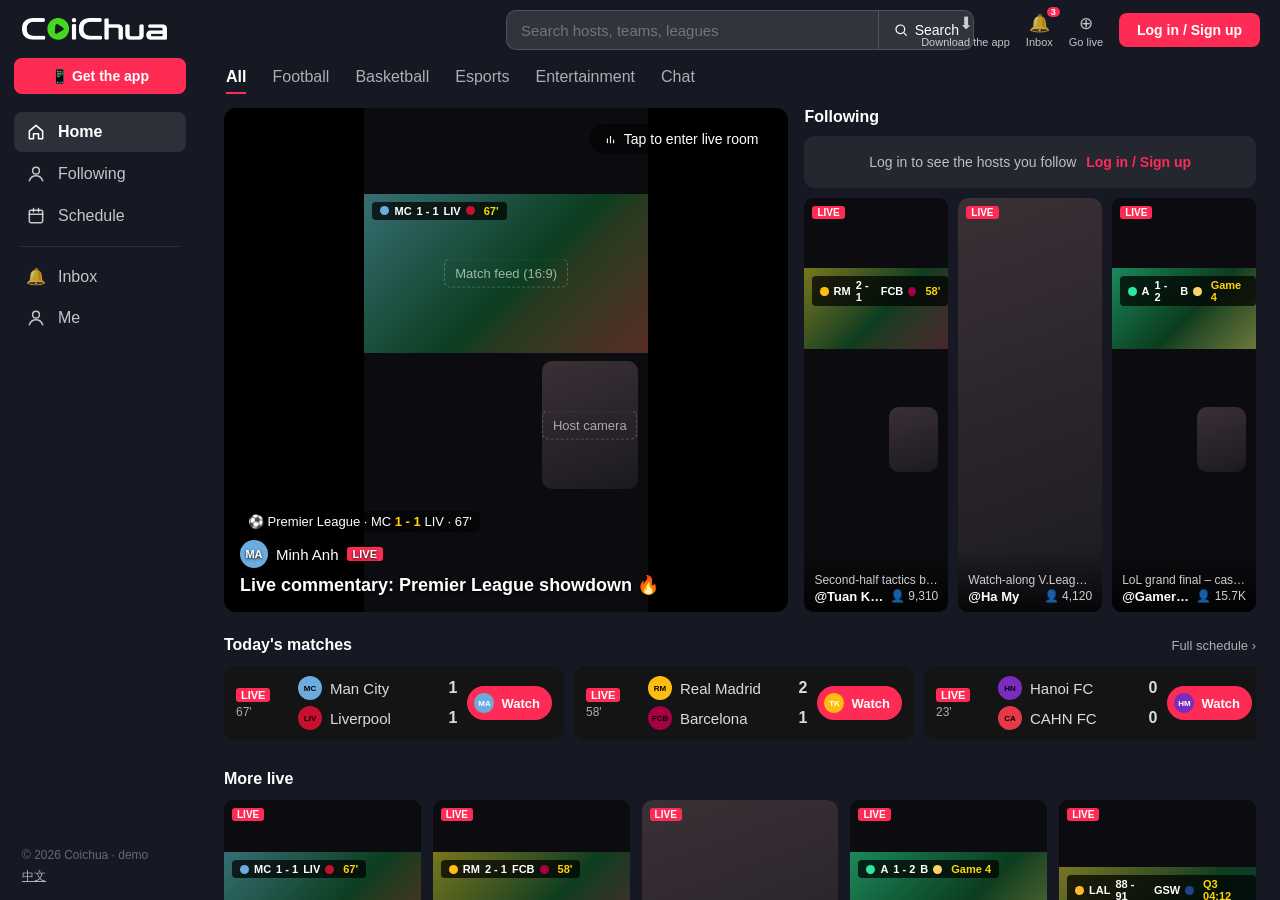
==== commit b1f44cc2: "Demo v11: load desktop layout, README" ====
--- a/demo/index.html
+++ b/demo/index.html
@@ -9,6 +9,7 @@
 <link rel="stylesheet" href="css/match-sheet.css">
 <link rel="stylesheet" href="css/pages.css">
 <link rel="stylesheet" href="css/auth.css">
+<link rel="stylesheet" href="css/desktop.css">
 </head>
 <body>
 <div class="app" id="app">
@@ -57,6 +58,7 @@
 <script src="js/pages.js"></script>
 <script src="js/drawer.js"></script>
 <script src="js/search.js"></script>
+<script src="js/desktop.js"></script>
 <script src="js/main.js"></script>
 </body>
 </html>
--- a/demo/css/desktop.css
+++ b/demo/css/desktop.css
@@ -0,0 +1,157 @@
+/* Desktop layout (body.desk, screens 1024px+), copied from live.douyin.com. The phone layout is untouched. */
+body.desk{display:block;background:#161823;overflow:hidden}
+.desk .app{max-width:none;width:100%;height:100vh;border-radius:0;box-shadow:none;zoom:1;background:#161823;--side:200px;--topbar:60px}
+/* hide the phone chrome */
+.desk .top,.desk .discover-toggle,.desk .discover,.desk .proto,.desk .feed,.desk .nav,.desk .hint,.desk .feed-empty{display:none!important}
+
+/* sidebar */
+.d-side{position:absolute;left:0;top:0;bottom:0;width:var(--side);padding:14px 14px;display:flex;flex-direction:column;gap:12px;background:#161823;z-index:20}
+.d-logo{height:22px;width:auto;align-self:flex-start;margin:4px 8px 6px}
+.d-getapp{background:var(--pink);border-radius:8px;padding:10px;font-size:14px;font-weight:600}
+.d-nav{display:flex;flex-direction:column;gap:2px;margin-top:6px}
+.d-nav i{height:1px;background:var(--line);margin:8px 6px}
+.d-nav button{display:flex;align-items:center;gap:12px;padding:10px 12px;border-radius:8px;font-size:16px;color:#ffffffbf;text-align:left}
+.d-nav button span{display:grid;place-items:center;width:20px}
+.d-nav button svg{width:20px;height:20px}
+.d-nav button:hover{background:#ffffff0f}
+.d-nav button.on{background:#ffffff1a;color:#fff;font-weight:600}
+.d-foot{margin-top:auto;font-size:12px;color:#ffffff59;line-height:1.7;padding:0 8px}
+.d-foot button{color:#ffffffa6;font-size:12px;text-decoration:underline}
+
+/* top bar */
+.d-top{position:absolute;left:var(--side);right:0;top:0;height:var(--topbar);display:flex;align-items:center;justify-content:center;padding:0 20px;z-index:20;background:#161823}
+.d-search{display:flex;width:min(500px,45%);height:40px;background:#ffffff1f;border:1px solid #ffffff26;border-radius:10px;overflow:hidden}
+.d-search input{flex:1;background:none;border:0;outline:0;color:#fff;font:inherit;font-size:15px;padding:0 14px}
+.d-search button{display:flex;align-items:center;gap:6px;padding:0 14px;font-size:14px;border-left:1px solid #ffffff26}
+.d-search svg{width:16px;height:16px}
+.d-actions{position:absolute;right:20px;display:flex;align-items:center;gap:16px}
+.d-actions > button{display:flex;flex-direction:column;align-items:center;gap:2px;color:#ffffffbf}
+.d-actions > button span{font-size:17px;position:relative}
+.d-actions > button small{font-size:11px}
+.dot3{position:absolute;top:-6px;right:-10px;background:var(--pink);font-style:normal;font-size:9px;font-weight:700;border-radius:8px;padding:0 4px;color:#fff}
+.d-actions .d-login{flex-direction:row;background:var(--pink);color:#fff;border-radius:8px;padding:9px 18px;font-size:14px;font-weight:600}
+.d-me .av{width:34px;height:34px;font-size:14px}
+
+/* main area: Home and the shared pages */
+.d-home,.desk .page{position:absolute;left:var(--side);right:0;top:var(--topbar);bottom:0;overflow-y:auto;padding:0 24px 40px}
+.desk .page{z-index:16;background:#161823}
+.desk.desk .page > *{max-width:960px;margin-left:auto;margin-right:auto}
+.desk .page .pg-head{background:#161823}
+.desk .page.room-mode{padding:0}
+.desk .page.room-mode > *{max-width:none}
+.desk .app.on-page .d-home{visibility:hidden}
+
+.d-cats{display:flex;gap:26px;padding:8px 2px 14px;font-size:16px}
+.d-cats button{color:#ffffffa6;padding-bottom:6px;border-bottom:2px solid transparent}
+.d-cats button.on{color:#fff;font-weight:700;border-bottom-color:var(--pink)}
+
+/* 9:16 canvas inside any box: center it, black sides */
+.d-canvas{position:relative;aspect-ratio:9/16;height:100%;margin:0 auto;overflow:hidden;background:#0c0c10}
+.d-canvas .canvas.match-cam .cv-cam{top:calc(48.6% + 8px)}   /* phone CSS used vw; here the canvas height drives it */
+.d-canvas .cv-overlay{font-size:11px}
+
+/* hero: featured player + following + 3 cards */
+.d-hero{display:grid;grid-template-columns:1.25fr 1fr;gap:16px;height:min(56vh,520px)}
+.d-feature{position:relative;background:#000;border-radius:12px;overflow:hidden;text-align:left}
+.d-feature .d-canvas{height:100%}
+.d-feature-info{position:absolute;left:16px;right:16px;bottom:16px;text-shadow:0 1px 3px #000}
+.d-feature-info .p-match,.d-hero .p-match{display:inline-block;font-size:13px;background:#00000080;border-radius:6px;padding:3px 8px;margin-bottom:8px}
+.d-feature-info .p-match b{color:#ffd400}
+.d-feature-host{display:flex;align-items:center;gap:8px;font-size:15px;margin-bottom:6px}
+.d-feature-host .av{width:28px;height:28px;font-size:11px}
+.d-feature-info .live-tag{background:var(--pink);border-radius:3px;padding:1px 6px;font-size:11px;font-weight:600}
+.d-feature-info > b{font-size:18px;display:block}
+.d-enter{position:absolute;right:16px;top:16px;display:flex;align-items:center;gap:6px;background:#00000080;border-radius:999px;padding:7px 14px;font-size:14px}
+.d-enter svg{width:15px;height:15px}
+.d-feature:hover .d-enter{background:var(--pink)}
+.d-hero-side{display:flex;flex-direction:column;gap:10px;min-height:0}
+.d-hero-side h3,.d-sec h3{font-size:16px;font-weight:700;display:flex;justify-content:space-between;align-items:center}
+.d-sec h3 button{font-size:13px;color:#ffffffa6;font-weight:400}
+.d-follow-empty{background:#ffffff0f;border-radius:10px;padding:18px;text-align:center;font-size:14px;color:#ffffffb3}
+.d-follow-empty button{color:var(--pink);font-weight:600;margin-left:6px}
+.d-follow-row{display:flex;gap:16px;background:#ffffff0f;border-radius:10px;padding:10px 14px;overflow-x:auto}
+.d-follow-row button{display:flex;flex-direction:column;align-items:center;gap:4px}
+.d-follow-row .ring{width:50px;height:50px;border-radius:50%;padding:2px;background:var(--pink);display:grid;place-items:center}
+.d-follow-row .ring .av{width:44px;height:44px;border:2px solid #161823}
+.d-follow-row small{font-size:12px;color:#ffffffb3}
+.d-cards3{flex:1;min-height:0;display:grid;grid-template-columns:repeat(3,1fr);gap:10px}
+
+/* live card (vertical) */
+.d-card{position:relative;border-radius:10px;overflow:hidden;background:#000;text-align:left;min-height:0}
+.d-card .d-canvas{height:100%;width:100%;aspect-ratio:auto}
+.d-card .cv-label{display:none}
+.d-card-tag{position:absolute;left:8px;top:8px;background:var(--pink);border-radius:3px;font-size:10px;font-weight:700;padding:1px 5px}
+.d-card-info{position:absolute;left:0;right:0;bottom:0;padding:24px 10px 8px;background:linear-gradient(#0000,#000c);display:grid;grid-template-columns:1fr auto;gap:2px 6px}
+.d-card-info small{grid-column:1/-1;font-size:12px;color:#ffffffcc;overflow:hidden;text-overflow:ellipsis;white-space:nowrap}
+.d-card-info b{font-size:13px;overflow:hidden;text-overflow:ellipsis;white-space:nowrap}
+.d-vw{font-size:12px;color:#ffffffcc}
+.d-card:hover{outline:2px solid var(--pink)}
+
+.d-sec{margin-top:24px}
+.d-sec h3{margin-bottom:12px}
+.d-matches{display:grid;grid-auto-flow:column;grid-auto-columns:minmax(340px,1fr);gap:10px;overflow-x:auto;padding-bottom:6px}
+.d-matches .mc{margin:0}
+.d-grid{display:grid;grid-template-columns:repeat(auto-fill,minmax(180px,1fr));gap:12px}
+.d-grid .d-card{aspect-ratio:9/14}
+.d-grid.wide{padding:0 16px}
+
+/* live room page */
+.d-room{display:flex;height:100%}
+.d-stage{position:relative;flex:1;min-width:0;overflow:hidden;background:color-mix(in srgb,var(--c1) 35%,#111)}
+.d-stage::before{content:"";position:absolute;inset:-40px;background:radial-gradient(circle at 30% 40%,color-mix(in srgb,var(--c1) 55%,#000),transparent 60%),radial-gradient(circle at 70% 60%,color-mix(in srgb,var(--c2) 55%,#000),transparent 60%);filter:blur(30px);opacity:.8}
+.d-stage .d-canvas{position:relative;height:100%;z-index:1}
+.d-stage-top{position:absolute;left:14px;right:14px;top:12px;display:flex;align-items:center;gap:10px;z-index:3}
+.d-back{width:34px;height:34px;border-radius:50%;background:#00000066;display:grid;place-items:center}
+.d-back svg{width:18px;height:18px;transform:rotate(180deg)}
+.d-rank{margin-left:auto;background:#00000066;border-radius:999px;padding:4px 10px;font-size:13px}
+.d-stage .score-bar{top:60px;z-index:3}
+.d-nav-arrows{position:absolute;right:16px;top:50%;transform:translateY(-50%);display:flex;flex-direction:column;gap:10px;z-index:3}
+.d-nav-arrows button{width:38px;height:38px;border-radius:50%;background:#00000066;font-size:13px}
+.d-nav-arrows button:hover{background:var(--pink)}
+.d-controls{position:absolute;left:14px;right:14px;bottom:12px;display:flex;align-items:center;gap:14px;z-index:3;font-size:14px}
+.d-controls span{flex:1}
+.d-controls button{opacity:.85}
+.d-title{position:absolute;left:16px;bottom:52px;z-index:3;max-width:28%;text-shadow:0 1px 3px #000}
+.d-title b{display:block;font-size:16px}
+.d-title small{font-size:13px;color:#ffffffb3}
+.d-stage .heart{z-index:5}
+.d-panel{position:relative;width:340px;flex:none;background:#1f1f27;display:flex;flex-direction:column;min-height:0}
+.d-viewers{padding:12px 14px;border-bottom:1px solid var(--line)}
+.d-viewers h4{font-size:14px;margin-bottom:8px}
+.d-viewers ul{list-style:none;display:flex;flex-direction:column;gap:8px}
+.d-viewers li{display:flex;align-items:center;gap:8px;font-size:13px}
+.d-viewers .av{width:26px;height:26px;font-size:10px}
+.d-viewers li i{font-style:normal;font-size:10px;background:#4c7cff;border-radius:6px;padding:0 5px}
+.d-matchcard{margin:10px 12px 0;background:#ffffff0f;border-radius:10px;padding:10px 12px;display:grid;grid-template-columns:1fr auto;gap:4px;text-align:left;font-size:13px}
+.d-matchcard span{color:#ffffffa6}
+.d-matchcard b{grid-column:1;font-size:15px}
+.d-matchcard em{font-style:normal;color:#ffd400;margin:0 4px}
+.d-matchcard small{grid-row:1;grid-column:2;color:#ffffffa6}
+.d-matchcard u{grid-column:2;grid-row:2;text-decoration:none;color:var(--pink)}
+.d-panel .chat{position:relative;left:auto;right:auto;bottom:auto;flex:1;height:auto;min-height:0;padding:10px 14px;-webkit-mask-image:none;mask-image:none;justify-content:flex-end;overflow:hidden}
+.d-panel .msg{font-size:14px;text-shadow:none}
+.d-compose{padding:10px 12px;border-top:1px solid var(--line);display:flex;gap:6px;align-items:center}
+.d-compose .composer input{background:#ffffff14}
+.d-login-chat{width:100%;padding:11px;border-radius:8px;background:#ffffff14;font-size:14px;color:#ffffffcc}
+.d-login-chat:hover{background:var(--pink);color:#fff}
+.d-panel .sheet{z-index:10}
+.d-panel .sheet-panel{height:100%;border-radius:0}
+
+/* match sheet opened from Home/Schedule: centered column instead of full width */
+.desk .app > .sheet .sheet-panel{left:50%;right:auto;width:560px;margin-left:-280px;height:70%}
+
+/* login: centered window with QR column (douyin.com style) */
+.desk .auth-panel{left:50%;top:50%;bottom:auto;width:720px;max-width:92vw;border-radius:16px;padding:28px;display:flex;gap:28px;
+  transform:translate(-50%,-40%);opacity:0;transition:transform .2s,opacity .2s}
+.desk .auth.show .auth-panel{transform:translate(-50%,-50%);opacity:1}
+.auth-qr{width:220px;flex:none;display:flex;flex-direction:column;align-items:center;gap:12px;text-align:center;border-right:1px solid #1618231a;padding-right:28px}
+.auth-qr h3{font-size:16px}
+.auth-qr .qr{width:160px;height:160px;border-radius:10px;border:1px solid #1618231f;
+  background:conic-gradient(#161823 25%,#fff 0 50%,#161823 0 75%,#fff 0) 0 0/20px 20px;opacity:.85}
+.auth-qr p{font-size:12px;color:#16182399;line-height:1.5}
+.desk .auth-body{flex:1}
+
+/* drawer and toast still work on desktop */
+.desk .drawer{z-index:50}
+.desk .toast{z-index:70}
+.desk .page .days,.desk .page .me-tabs,.desk .page .sr-head{background:#161823}
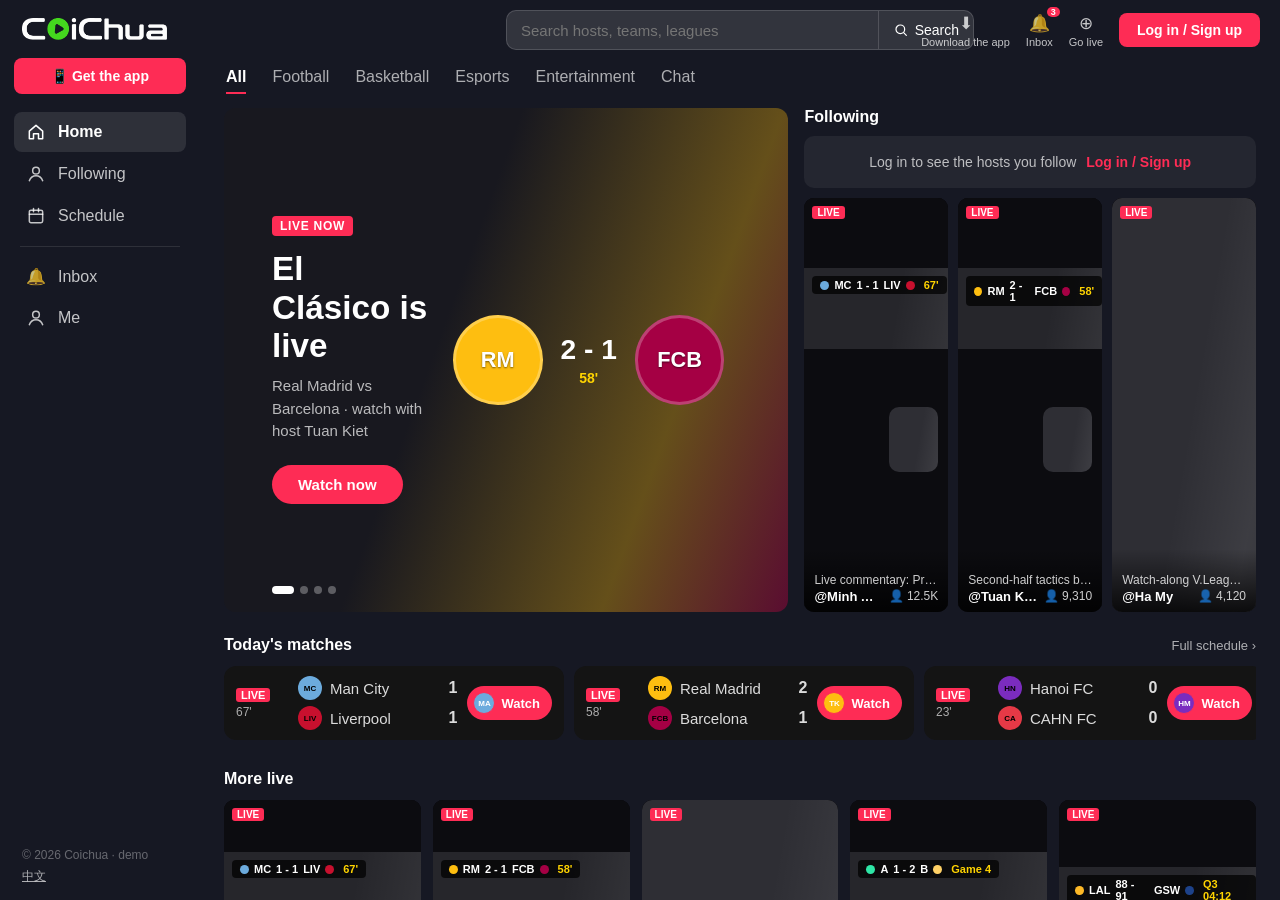
==== commit 8aefe2c1: "Demo v13: load banner-data.js, README" ====
--- a/demo/index.html
+++ b/demo/index.html
@@ -49,6 +49,7 @@
 <script src="js/i18n.js"></script>
 <script src="js/i18n-pages.js"></script>
 <script src="js/mock-data.js"></script>
+<script src="js/banner-data.js"></script>
 <script src="js/schedule-data.js"></script>
 <script src="js/match-data.js"></script>
 <script src="js/stage.js"></script>
--- a/demo/css/style.css
+++ b/demo/css/style.css
@@ -157,3 +157,16 @@
 .app.on-page .page{display:block}
 .app.on-page .top,.app.on-page .discover-toggle,.app.on-page .proto,.app.on-page .discover,.app.on-page .feed-empty{display:none}
 .nav{z-index:21}
+
+/* ---------- v12: neutral placeholders instead of colored blocks ----------
+   The real video isn't connected in the demo, so stream areas show a gray "loading" skeleton
+   (shimmer), like an image that hasn't loaded yet. Production replaces them with the player. */
+.cv-match,.cv-cam{background:#26262b}
+.cv-cam{background:#2e2e34}
+.cv-match::before,.cv-cam::before{content:"";position:absolute;inset:0;
+  background:linear-gradient(100deg,transparent 30%,#ffffff12 50%,transparent 70%);background-size:220% 100%;animation:shimmer 1.6s linear infinite}
+@keyframes shimmer{from{background-position:120% 0}to{background-position:-120% 0}}
+@media (prefers-reduced-motion:reduce){ .cv-match::before,.cv-cam::before{animation:none} }
+.cv-label{border:0;display:flex;flex-direction:column;align-items:center;gap:6px;color:#ffffff73;font-size:12px}
+.cv-label::before{content:"▶";display:grid;place-items:center;width:34px;height:34px;border-radius:50%;background:#ffffff1a;font-size:12px;color:#ffffffa6}
+.cv-cam .cv-label::before{content:"●";font-size:14px}
--- a/demo/css/desktop.css
+++ b/demo/css/desktop.css
@@ -155,3 +155,33 @@
 .desk .drawer{z-index:50}
 .desk .toast{z-index:70}
 .desk .page .days,.desk .page .me-tabs,.desk .page .sr-head{background:#161823}
+/* v12: neutral blurred sides in the room (no team colors) */
+.d-stage{background:#1b1b20}
+.d-stage::before{background:radial-gradient(circle at 50% 45%,#3a3a42,transparent 65%);opacity:.6}
+
+/* v13: home banner carousel instead of a featured live player */
+.d-banner{position:relative;border-radius:12px;overflow:hidden;background:#18181f}
+.d-slide{position:absolute;inset:0;display:flex;align-items:center;justify-content:space-between;gap:24px;padding:0 64px 0 48px;
+  opacity:0;visibility:hidden;transition:opacity .5s,visibility .5s;cursor:pointer}
+.d-slide.on{opacity:1;visibility:visible}
+.d-bn-text{max-width:52%}
+.d-bn-tag{display:inline-block;font-size:12px;font-weight:700;letter-spacing:.06em;padding:3px 8px;border-radius:4px;background:#ffffff1f;color:#ffffffd9}
+.d-bn-tag.live{background:var(--pink);color:#fff}
+.d-bn-text h2{font-size:clamp(26px,2.6vw,40px);font-weight:800;line-height:1.15;margin:14px 0 10px}
+.d-bn-text p{font-size:15px;color:#ffffffb3;line-height:1.5;margin-bottom:22px}
+.d-bn-cta{background:var(--pink);color:#fff;font-weight:700;font-size:15px;padding:11px 26px;border-radius:999px}
+.d-bn-cta:hover{filter:brightness(1.1)}
+.d-bn-vs{display:flex;align-items:center;gap:18px;flex-shrink:0}
+.d-bn-badge{display:grid;place-items:center;border-radius:50%;font-weight:800;color:#fff;text-shadow:0 1px 2px #0008;border:3px solid #ffffff40}
+.d-bn-badge.big{width:clamp(72px,7vw,110px);height:clamp(72px,7vw,110px);font-size:clamp(18px,1.7vw,26px)}
+.d-bn-mid{display:flex;flex-direction:column;align-items:center;gap:4px}
+.d-bn-mid b{font-size:clamp(22px,2.2vw,34px);font-weight:800;white-space:nowrap}
+.d-bn-mid small{color:#ffd400;font-size:14px;font-weight:600}
+.d-bn-icon{width:clamp(110px,10vw,160px);height:clamp(110px,10vw,160px);border-radius:50%;display:grid;place-items:center;font-size:clamp(52px,5vw,80px);background:#ffffff10}
+.d-bn-arrow{position:absolute;top:50%;transform:translateY(-50%);width:36px;height:36px;border-radius:50%;background:#0006;color:#fff;font-size:22px;line-height:1;opacity:0;transition:opacity .2s}
+.d-banner:hover .d-bn-arrow{opacity:1}
+.d-bn-arrow.prev{left:10px}.d-bn-arrow.next{right:10px}
+.d-bn-dots{position:absolute;left:48px;bottom:18px;display:flex;gap:6px}
+.d-bn-dots button{width:8px;height:8px;border-radius:4px;background:#ffffff4d;transition:width .3s,background .3s}
+.d-bn-dots button.on{width:22px;background:#fff}
+@media (prefers-reduced-motion:reduce){.d-slide{transition:none}}
